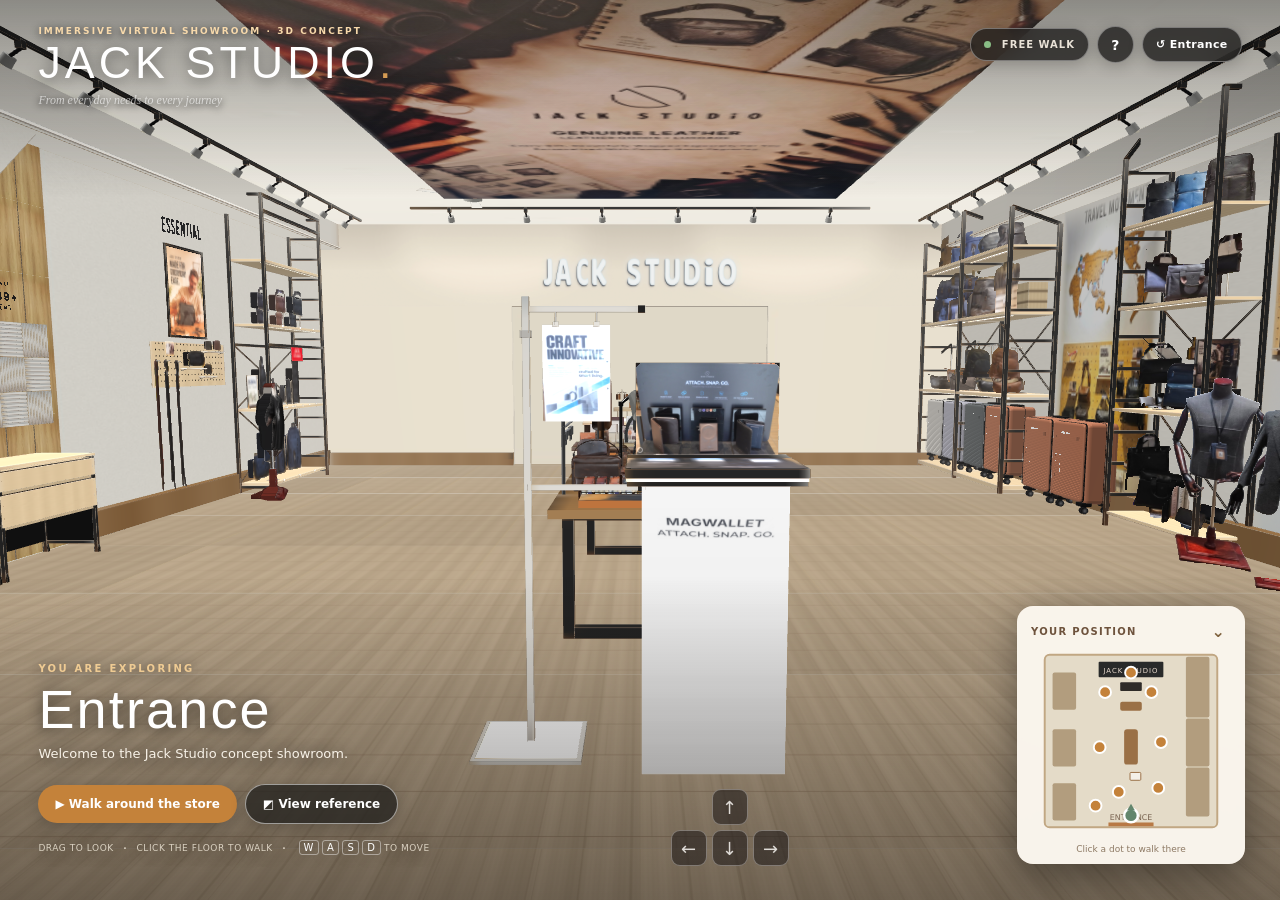
==== JackStudio_Matterport_Concept_V5/index.html @ 73bcf70a "Ceiling board: HD print straightened from the new store photo (whole board, crisp text) Co-Authored-" ====
<!doctype html>
<html lang="en">
<head>
<meta charset="utf-8"><meta name="viewport" content="width=device-width,initial-scale=1,viewport-fit=cover">
<title>Jack Studio | Immersive 3D Walkthrough Concept</title>
<link rel="stylesheet" href="style.css?v=202610311257">
</head>
<body>
<main id="experience">
  <canvas id="world" aria-label="Interactive three-dimensional showroom"></canvas>
  <div id="shade"></div>
  <div id="navspots"></div>
  <div id="aim"><span></span></div>
  <div class="topbar">
    <div class="brand"><div class="overline">IMMERSIVE VIRTUAL SHOWROOM · 3D CONCEPT</div><div class="wordmark">JACK STUDIO<span class="dot">.</span></div><div class="subtitle">From everyday needs to every journey</div></div>
    <div class="top-controls">
      <span id="status" class="status"><i></i> FREE WALK</span>
      <button id="help" class="glass icon" title="How to explore">?</button>
      <button id="restart" class="glass">↺ <span>Entrance</span></button>
    </div>
  </div>
  <section id="bottom-left">
    <div class="kicker">YOU ARE EXPLORING</div>
    <div id="areaTitle">Entrance</div>
    <div id="areaDescription">Step into the Jack Studio concept store.</div>
    <div class="action-row">
      <button id="autoTour" class="primary">▶ <span>Walk around the store</span></button>
      <button id="stopTour" class="ghost" hidden>■ Stop tour</button>
      <button id="viewPhoto" class="ghost">◩ <span>View reference</span></button>
    </div>
    <div class="hint">DRAG TO LOOK <b>·</b> CLICK THE FLOOR TO WALK <b>·</b> <kbd>W</kbd><kbd>A</kbd><kbd>S</kbd><kbd>D</kbd> TO MOVE</div>
  </section>
  <aside id="mapContainer">
    <div class="mapHeader"><span>YOUR POSITION</span><button id="mapToggle" title="Toggle map">⌄</button></div>
    <svg id="floorMap" viewBox="0 0 204 196" role="img" aria-label="Approximate showroom map and destinations">
      <rect x="14" y="10" width="176" height="176" rx="5" fill="#e4dbc8" stroke="#c1a783" stroke-width="2" />
      <rect x="22" y="28" width="24" height="38" rx="2" fill="#b29d7e"/>
      <rect x="22" y="86" width="24" height="38" rx="2" fill="#b29d7e"/>
      <rect x="22" y="141" width="24" height="38" rx="2" fill="#b29d7e"/>
      <rect x="158" y="12" width="24" height="62" rx="2" fill="#b29d7e"/>
      <rect x="158" y="75" width="24" height="49" rx="2" fill="#b29d7e"/>
      <rect x="158" y="125" width="24" height="50" rx="2" fill="#b29d7e"/>
      <rect x="95" y="86" width="14" height="36" rx="3" fill="#9a7046"/>
      <rect x="101" y="130" width="11" height="8" rx="1" fill="#f4f0e8" stroke="#9a7046"/>
      <rect x="69" y="17" width="66" height="16" rx="1" fill="#292a2a"/>
      <text x="102" y="29" fill="#ebddd1" font-size="7" text-anchor="middle" letter-spacing="1">JACK STUDIO</text>
      <path d="M79 183 H125" stroke="#b87945" stroke-width="4"/>
      <text x="102" y="179" text-anchor="middle" fill="#796451" font-size="8">ENTRANCE</text>
      <rect x="91" y="58" width="22" height="9" rx="2" fill="#9a7046"/>
      <rect x="91" y="38" width="22" height="9" rx="1" fill="#2f2b28"/>
      <g id="mapStops"></g>
      <g id="mapDot"><circle r="7" fill="#63866d" stroke="white" stroke-width="2.5"/><path id="mapPointer" d="M0 -12 L-4 -5 L4 -5Z" fill="#63866d"/></g>
    </svg>
    <div class="mapFooter">Click a dot to walk there</div>
  </aside>
  <div id="movementPad"><button data-key="w" class="pad up" aria-label="Forward">↑</button><button data-key="a" class="pad left" aria-label="Left">←</button><button data-key="s" class="pad down" aria-label="Back">↓</button><button data-key="d" class="pad right" aria-label="Right">→</button></div>
  <div id="toast" role="status"></div>
  <div id="loading"><div class="loadbox"><span>JACK STUDIO</span><div class="loadtrack"><i></i></div><small>BUILDING YOUR VIRTUAL SHOWROOM</small></div></div>
  <section id="photoModal" hidden>
    <div class="modal">
      <div class="modalTop"><div><div class="kicker">REFERENCE FROM YOUR PHOTOGRAPHS</div><h2 id="photoTitle">Urban Carry</h2></div><button id="closePhoto">✕ CLOSE</button></div>
      <img id="realPhoto" alt="Actual uploaded Jack Studio showroom photograph">
      <div class="modalBottom"><p>This is one of the original store photos. The surrounding 3D room is a reconstructed concept, not a measured 3D scan.</p><button id="returnRoom">Return to showroom →</button></div>
    </div>
  </section>
  <section id="helpModal" hidden><div class="helpbox"><button id="closeHelp">✕</button><div class="kicker">INTERACTIVE 3D CONCEPT</div><h2>Explore Jack Studio</h2><p>Unlike the previous photo-switching demos, this is a walkable 3D space. Walls, display shelves, islands and products stay in place while you move around them.</p><ul><li><b>Drag</b> to turn your head 360°.</li><li><b>Click the floor</b> to walk through the room.</li><li><b>WASD / ↑↓←→</b> to move and rotate, or use mobile arrows.</li><li><b>Walk around the store</b> to take a guided 3D circuit, without playing any video.</li><li><b>Click white floor markers or the map</b> to walk directly to a display.</li><li><b>View reference</b> to see an actual photo of the corresponding shelf.</li></ul><p class="disclaimer">Concept only: layout, scale, unsupplied angles and product geometry are estimated. Your uploaded photos are incorporated as display textures; this is not a photogrammetry scan or Matterport export.</p><button id="startFromHelp" class="primary">Explore showroom →</button></div></section>
</main>
<script src="assets/atlas-data.js?v=202610311257"></script>
<script src="assets/sprite-data.js?v=202610311257"></script>
<script src="assets/decal-data.js?v=202610311257"></script>
<script src="assets/lightbox-data.js?v=202610311257"></script>
<script src="assets/mannequin-data.js?v=202610311257"></script>
<script src="assets/gift-data.js?v=202610311257"></script>
<script src="assets/heritage-data.js?v=202610311257"></script>
<script src="assets/urban-data.js?v=202610311257"></script>
<script src="app.js?v=202610311257"></script>
</body>
</html>
---- JackStudio_Matterport_Concept_V5/style.css ----
:root{--ivory:#F4EFDC;--tan:#C4823A;--sage:#8DA68A;--espresso:#401410}*{box-sizing:border-box}html,body{margin:0;width:100%;height:100%;overflow:hidden;font-family:Inter,ui-sans-serif,system-ui,-apple-system,Segoe UI,sans-serif;background:#181713;color:#fff}button{border:0;cursor:pointer;font:inherit;color:inherit}button:focus-visible{outline:2px solid #fff;outline-offset:3px}[hidden]{display:none!important}#experience{width:100%;height:100dvh;position:relative;overflow:hidden}#world{display:block;width:100%;height:100%;touch-action:none;cursor:grab}#world.dragging{cursor:grabbing}#shade{position:absolute;inset:0;pointer-events:none;background:linear-gradient(180deg,rgba(10,10,9,.45) 0%,transparent 22%,transparent 64%,rgba(20,16,13,.48) 100%)}#navspots{display:none}.navspot{position:absolute;transform:translate(-50%,-50%);pointer-events:auto;border:2px solid #fff;background:rgba(221,176,99,.82);box-shadow:0 0 0 7px #f4efdc30,0 0 23px #0006;width:26px;height:26px;border-radius:100px;color:#401410;display:grid;place-items:center;font-weight:900;line-height:1;transition:transform .2s}.navspot:after{content:attr(data-label);position:absolute;white-space:nowrap;bottom:35px;left:50%;transform:translateX(-50%);background:#2d2925cc;border:1px solid #fff5;color:#fff;border-radius:7px;padding:7px 9px;font-weight:700;font-size:11px;pointer-events:none;opacity:0;transition:opacity .2s}.navspot:hover:after{opacity:1}.navspot:hover{transform:translate(-50%,-50%) scale(1.15)}#aim{position:absolute;left:50%;top:50%;width:6px;height:6px;margin:-3px;border:1px solid #fff9;box-shadow:0 0 10px #000;border-radius:50%;pointer-events:none;opacity:.7}.topbar{position:absolute;top:0;left:0;right:0;padding:26px clamp(18px,3vw,44px);display:flex;align-items:flex-start;justify-content:space-between;pointer-events:none;gap:12px}.topbar>*{pointer-events:auto}.overline{font-size:9px;font-weight:800;letter-spacing:.23em;color:#f7d9ab;text-shadow:0 2px 8px #000}.wordmark{font-family:Impact,'Arial Narrow',sans-serif;font-size:clamp(31px,3.5vw,45px);letter-spacing:.09em;line-height:1.2;text-shadow:0 3px 14px #0008}.dot{color:#d59b53}.subtitle{font-family:Georgia,serif;font-style:italic;font-size:12px;margin-top:3px;color:#fff9;text-shadow:0 2px 7px #000}.top-controls{display:flex;align-items:center;gap:8px}.glass,.status{background:#1e1d1bc9;border:1px solid #ffffff58;border-radius:30px;box-shadow:0 3px 15px #0003;backdrop-filter:blur(13px);padding:10px 13px;font-size:11px;font-weight:800;letter-spacing:.03em;white-space:nowrap}.glass:hover{background:#7a4c2a}.glass.icon{width:37px;height:37px;font-size:14px;padding:0}.status{color:#e9e2d7;font-size:10px;letter-spacing:.1em}.status i{display:inline-block;width:7px;height:7px;margin-right:6px;border-radius:50%;background:#89bd85}#bottom-left{position:absolute;left:clamp(18px,3vw,44px);bottom:clamp(20px,3.5vw,42px);width:min(520px,calc(100vw - 36px));pointer-events:auto;text-shadow:0 2px 15px #000a}.kicker{font-size:10px;letter-spacing:.23em;font-weight:900;color:#efcb93}#areaTitle{font-family:Impact,'Arial Narrow',sans-serif;font-size:clamp(33px,4.5vw,54px);letter-spacing:.04em;line-height:1.05;margin:7px 0}#areaDescription{font-size:13px;color:#f8f2e8;line-height:1.45;max-width:390px;min-height:22px}.action-row{display:flex;align-items:center;gap:8px;margin:17px 0 14px;flex-wrap:wrap}.primary,.ghost{padding:12px 17px;border-radius:100px;font-size:12px;font-weight:800;white-space:nowrap;box-shadow:0 4px 16px #0003}.primary{background:#C4823A;color:#fff}.primary:hover{background:#e1a252}.ghost{background:#1e1d1bbb;color:#fff;border:1px solid #ffffff85}.ghost:hover{background:#fff3;color:#fff}.hint{font-size:9px;letter-spacing:.06em;color:#f6efdfcc;line-height:2}.hint b{padding:0 6px}.hint kbd{font-family:inherit;margin-left:3px;padding:1px 4px;font-size:10px;border:1px solid #ffffff70;border-radius:3px;color:#fff}#mapContainer{position:absolute;right:clamp(15px,3vw,35px);bottom:clamp(20px,3.5vw,36px);border-radius:16px;background:#fbf6eefa;color:#4b3929;box-shadow:0 10px 40px #0006;width:228px;padding:15px 14px 10px;backdrop-filter:blur(10px)}.mapHeader{display:flex;justify-content:space-between;align-items:center;color:#6e533d;font-size:10px;font-weight:800;letter-spacing:.13em}.mapHeader button{font-size:16px;color:#7f613d;background:none}.mapFooter{text-align:center;font-size:9px;color:#8e7a65;padding-top:4px}#floorMap{display:block;width:100%;max-height:259px;margin:3px auto}.map-stop{cursor:pointer}.map-stop circle{fill:#c4823a;stroke:#fff;stroke-width:2}.map-stop:hover circle{fill:#401410}.map-stop text{font-size:7px;fill:#3e2f22;font-weight:800}.map-stop:focus{outline:none}#movementPad{position:absolute;bottom:34px;left:57%;transform:translateX(-50%);display:grid;grid-template-columns:repeat(3,36px);grid-template-rows:repeat(2,36px);gap:5px;opacity:.75}#movementPad button{background:#211d1bc9;border:1px solid #fff6;border-radius:9px;font-size:18px;touch-action:none}#movementPad button:active{background:#C4823A}#movementPad .up{grid-column:2;grid-row:1}#movementPad .left{grid-column:1;grid-row:2}#movementPad .down{grid-column:2;grid-row:2}#movementPad .right{grid-column:3;grid-row:2}#toast{position:absolute;top:120px;left:50%;transform:translateX(-50%);pointer-events:none;background:#1f1b19d9;border:1px solid #fff3;border-radius:30px;color:#fff;padding:9px 14px;font-size:12px;opacity:0;transition:opacity .25s;white-space:nowrap}#toast.show{opacity:1}#loading{position:absolute;inset:0;display:grid;place-items:center;background:#28241e;z-index:50}.loadbox{text-align:center}.loadbox span{font:42px Impact,'Arial Narrow',sans-serif;letter-spacing:.14em;color:#f4efdc}.loadbox small{display:block;margin-top:16px;color:#d1b99a;font-weight:800;font-size:9px;letter-spacing:.18em}.loadtrack{width:270px;height:3px;margin:15px auto 0;background:#ffffff25}.loadtrack i{display:block;width:30%;height:100%;background:#c4823a;animation:loading 1.8s linear infinite}@keyframes loading{to{transform:translateX(220px)}}#photoModal,#helpModal{position:absolute;z-index:30;inset:0;background:#141313e8;backdrop-filter:blur(12px);padding:20px;display:grid;place-items:center}.modal{width:min(1060px,100%);max-height:92vh;background:#f4efe6;color:#33291e;border-radius:18px;overflow:hidden;display:flex;flex-direction:column}.modalTop,.modalBottom{display:flex;align-items:center;justify-content:space-between;gap:20px;padding:16px 22px}.modalTop{border-bottom:1px solid #ddd3c4}.modalTop .kicker{color:#aa6e2f}.modalTop h2{margin:6px 0 0;font:32px Impact,Arial,sans-serif;letter-spacing:.05em}.modalTop button,.modalBottom button{background:#3f2c1b;border-radius:30px;padding:10px 14px;font-size:11px;font-weight:800;white-space:nowrap}.modal #realPhoto{display:block;width:100%;height:auto;max-height:68vh;object-fit:contain;background:#181818}.modalBottom p{font-size:11px;line-height:1.5;color:#766a5d;margin:0}.helpbox{max-width:580px;background:#faf4e8;color:#352b23;border-radius:19px;padding:36px;position:relative;box-shadow:0 20px 80px #0008}.helpbox h2{font:42px Impact,sans-serif;margin:10px 0}.helpbox p,.helpbox li{font-size:13px;line-height:1.7;color:#665b4e}.helpbox ul{padding-left:19px}.helpbox .kicker{color:#bf8545}.helpbox .disclaimer{padding:12px;background:#eee4d3;border-radius:7px;font-size:12px}.helpbox #closeHelp{position:absolute;right:20px;top:18px;background:none;color:#3d3329;font-size:18px}.helpbox .primary{margin-top:9px}@media(max-width:900px){#movementPad{left:50%;bottom:134px}#mapContainer{width:175px;bottom:20px;right:13px;padding:8px}#bottom-left{bottom:19px;width:calc(100% - 215px)}.hint{display:none}.status{display:none}.action-row{margin:9px 0 3px}.primary,.ghost{padding:10px 12px;font-size:11px}}@media(max-width:600px){.topbar{padding:17px}.top-controls{gap:4px}.glass{padding:10px;font-size:10px}.glass span{display:none}.overline{font-size:8px;letter-spacing:.12em}.wordmark{font-size:30px}.subtitle{font-size:10px}#bottom-left{left:16px;bottom:17px;width:calc(100% - 34px);padding-right:143px}#areaTitle{font-size:29px}#areaDescription{font-size:11px}.action-row{gap:6px;max-width:200px}.action-row button{font-size:10px;padding:9px 11px}#mapContainer{width:132px;bottom:17px;right:9px;border-radius:10px;padding:8px}#floorMap{max-height:190px}.mapHeader{font-size:8px}.mapFooter{font-size:8px}#movementPad{bottom:118px;left:47%;transform:translateX(-50%) scale(.86)}.modalTop,.modalBottom{padding:12px}.modalTop h2{font-size:24px}.modalBottom{display:block}.modalBottom button{margin-top:10px}.helpbox{padding:25px;max-height:88vh;overflow:auto}}@media(max-height:610px){#mapContainer{width:140px}#floorMap{max-height:150px}#movementPad{display:grid;bottom:14px;transform:translateX(-50%) scale(.82);transform-origin:50% 100%}.subtitle{display:none}}
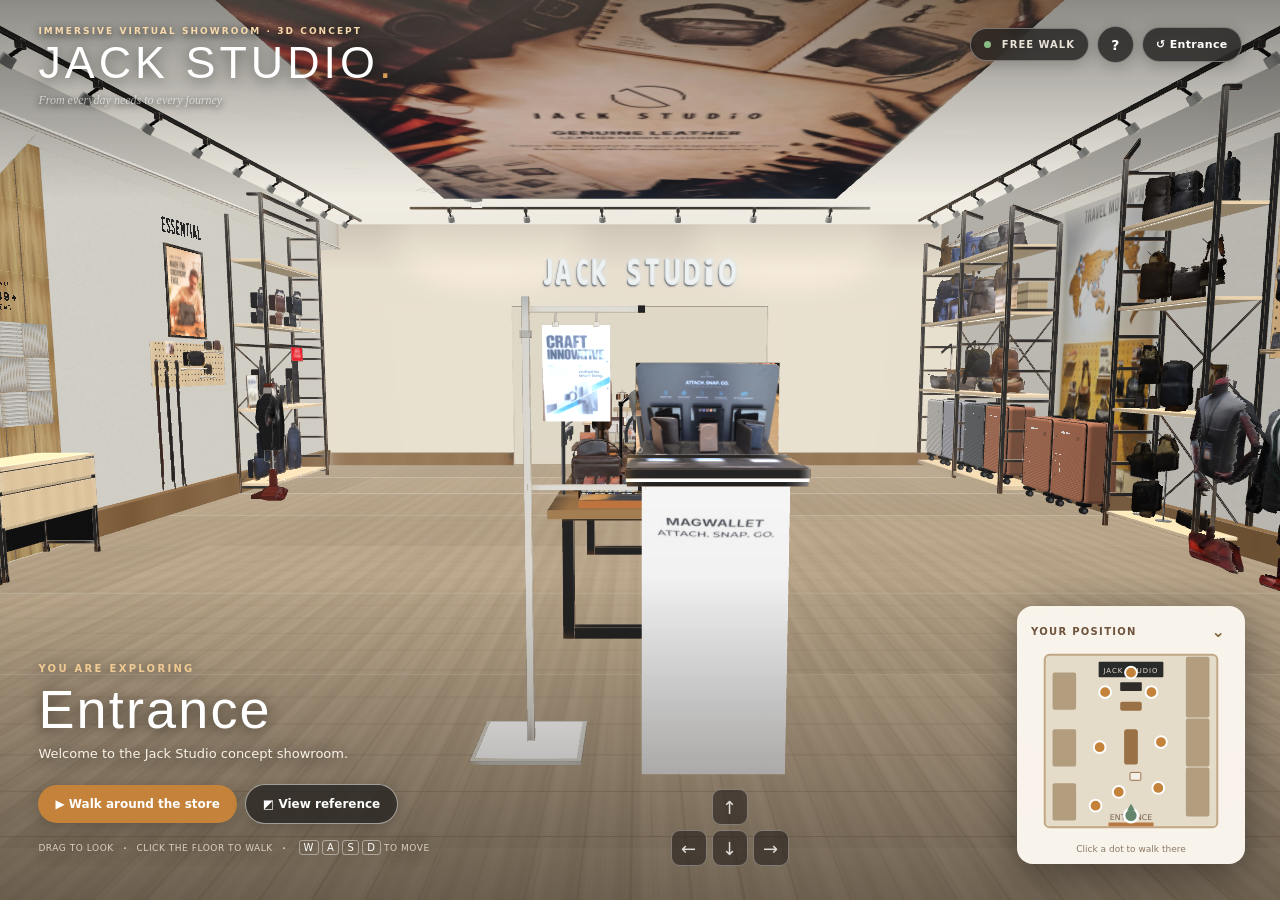
==== commit 7ce347cd: "PROFESSIONAL zone rebuilt in 3D from the new store photos: real pegboards, shelves/dowels, belts, ch" ====
--- a/JackStudio_Matterport_Concept_V5/index.html
+++ b/JackStudio_Matterport_Concept_V5/index.html
@@ -3,7 +3,7 @@
 <head>
 <meta charset="utf-8"><meta name="viewport" content="width=device-width,initial-scale=1,viewport-fit=cover">
 <title>Jack Studio | Immersive 3D Walkthrough Concept</title>
-<link rel="stylesheet" href="style.css?v=202610311257">
+<link rel="stylesheet" href="style.css?v=202610311329">
 </head>
 <body>
 <main id="experience">
@@ -65,14 +65,15 @@
   </section>
   <section id="helpModal" hidden><div class="helpbox"><button id="closeHelp">✕</button><div class="kicker">INTERACTIVE 3D CONCEPT</div><h2>Explore Jack Studio</h2><p>Unlike the previous photo-switching demos, this is a walkable 3D space. Walls, display shelves, islands and products stay in place while you move around them.</p><ul><li><b>Drag</b> to turn your head 360°.</li><li><b>Click the floor</b> to walk through the room.</li><li><b>WASD / ↑↓←→</b> to move and rotate, or use mobile arrows.</li><li><b>Walk around the store</b> to take a guided 3D circuit, without playing any video.</li><li><b>Click white floor markers or the map</b> to walk directly to a display.</li><li><b>View reference</b> to see an actual photo of the corresponding shelf.</li></ul><p class="disclaimer">Concept only: layout, scale, unsupplied angles and product geometry are estimated. Your uploaded photos are incorporated as display textures; this is not a photogrammetry scan or Matterport export.</p><button id="startFromHelp" class="primary">Explore showroom →</button></div></section>
 </main>
-<script src="assets/atlas-data.js?v=202610311257"></script>
-<script src="assets/sprite-data.js?v=202610311257"></script>
-<script src="assets/decal-data.js?v=202610311257"></script>
-<script src="assets/lightbox-data.js?v=202610311257"></script>
-<script src="assets/mannequin-data.js?v=202610311257"></script>
-<script src="assets/gift-data.js?v=202610311257"></script>
-<script src="assets/heritage-data.js?v=202610311257"></script>
-<script src="assets/urban-data.js?v=202610311257"></script>
-<script src="app.js?v=202610311257"></script>
+<script src="assets/atlas-data.js?v=202610311329"></script>
+<script src="assets/sprite-data.js?v=202610311329"></script>
+<script src="assets/decal-data.js?v=202610311329"></script>
+<script src="assets/lightbox-data.js?v=202610311329"></script>
+<script src="assets/mannequin-data.js?v=202610311329"></script>
+<script src="assets/gift-data.js?v=202610311329"></script>
+<script src="assets/heritage-data.js?v=202610311329"></script>
+<script src="assets/urban-data.js?v=202610311329"></script>
+<script src="assets/pro-data.js?v=202610311329"></script>
+<script src="app.js?v=202610311329"></script>
 </body>
 </html>
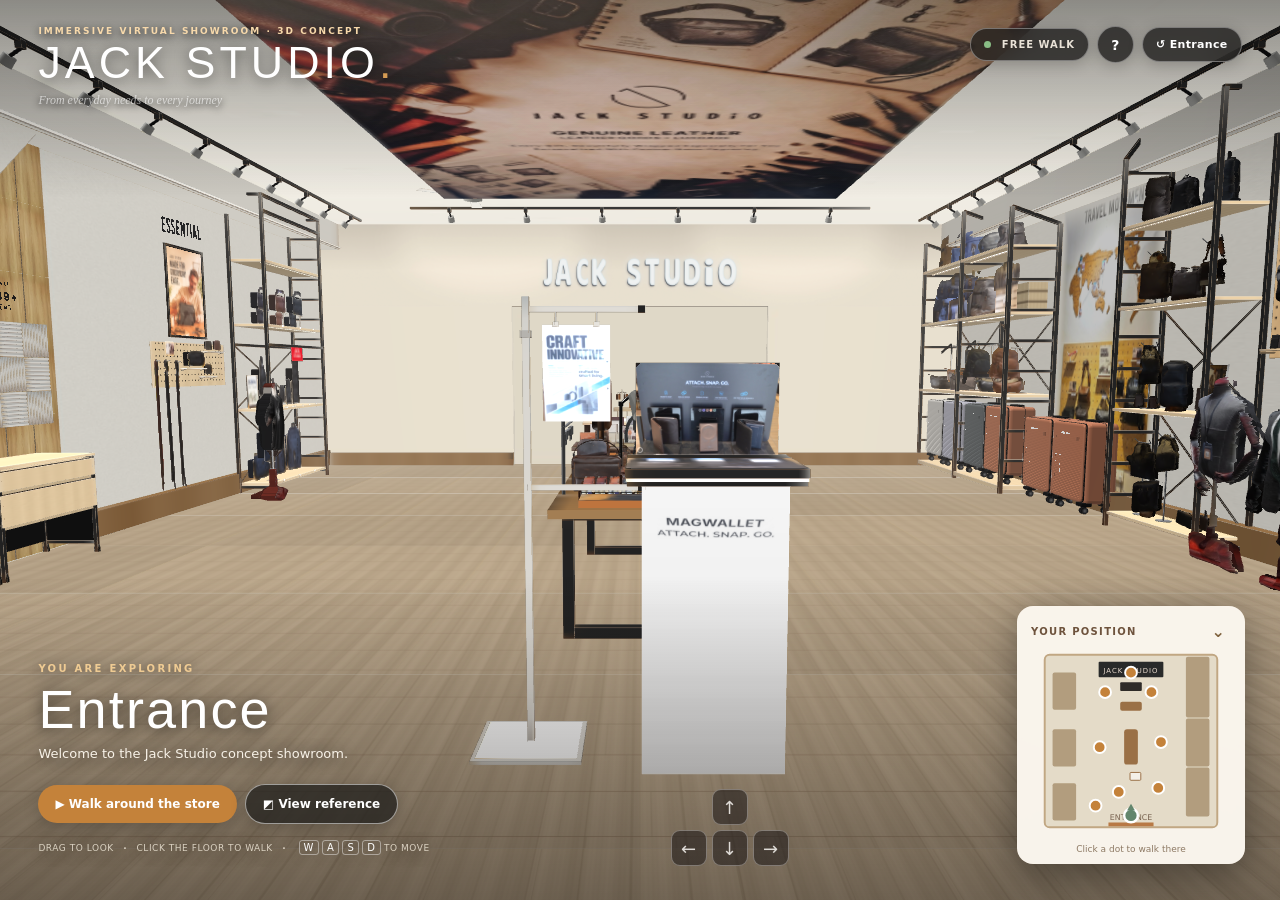
==== commit b74c332e: "PROFESSIONAL: HD card holders (JWB30853, 8 colours) and backpack (BAB50501) from the Drive product p" ====
--- a/JackStudio_Matterport_Concept_V5/index.html
+++ b/JackStudio_Matterport_Concept_V5/index.html
@@ -3,7 +3,7 @@
 <head>
 <meta charset="utf-8"><meta name="viewport" content="width=device-width,initial-scale=1,viewport-fit=cover">
 <title>Jack Studio | Immersive 3D Walkthrough Concept</title>
-<link rel="stylesheet" href="style.css?v=202610311329">
+<link rel="stylesheet" href="style.css?v=202610311346">
 </head>
 <body>
 <main id="experience">
@@ -65,15 +65,15 @@
   </section>
   <section id="helpModal" hidden><div class="helpbox"><button id="closeHelp">✕</button><div class="kicker">INTERACTIVE 3D CONCEPT</div><h2>Explore Jack Studio</h2><p>Unlike the previous photo-switching demos, this is a walkable 3D space. Walls, display shelves, islands and products stay in place while you move around them.</p><ul><li><b>Drag</b> to turn your head 360°.</li><li><b>Click the floor</b> to walk through the room.</li><li><b>WASD / ↑↓←→</b> to move and rotate, or use mobile arrows.</li><li><b>Walk around the store</b> to take a guided 3D circuit, without playing any video.</li><li><b>Click white floor markers or the map</b> to walk directly to a display.</li><li><b>View reference</b> to see an actual photo of the corresponding shelf.</li></ul><p class="disclaimer">Concept only: layout, scale, unsupplied angles and product geometry are estimated. Your uploaded photos are incorporated as display textures; this is not a photogrammetry scan or Matterport export.</p><button id="startFromHelp" class="primary">Explore showroom →</button></div></section>
 </main>
-<script src="assets/atlas-data.js?v=202610311329"></script>
-<script src="assets/sprite-data.js?v=202610311329"></script>
-<script src="assets/decal-data.js?v=202610311329"></script>
-<script src="assets/lightbox-data.js?v=202610311329"></script>
-<script src="assets/mannequin-data.js?v=202610311329"></script>
-<script src="assets/gift-data.js?v=202610311329"></script>
-<script src="assets/heritage-data.js?v=202610311329"></script>
-<script src="assets/urban-data.js?v=202610311329"></script>
-<script src="assets/pro-data.js?v=202610311329"></script>
-<script src="app.js?v=202610311329"></script>
+<script src="assets/atlas-data.js?v=202610311346"></script>
+<script src="assets/sprite-data.js?v=202610311346"></script>
+<script src="assets/decal-data.js?v=202610311346"></script>
+<script src="assets/lightbox-data.js?v=202610311346"></script>
+<script src="assets/mannequin-data.js?v=202610311346"></script>
+<script src="assets/gift-data.js?v=202610311346"></script>
+<script src="assets/heritage-data.js?v=202610311346"></script>
+<script src="assets/urban-data.js?v=202610311346"></script>
+<script src="assets/pro-data.js?v=202610311346"></script>
+<script src="app.js?v=202610311346"></script>
 </body>
 </html>
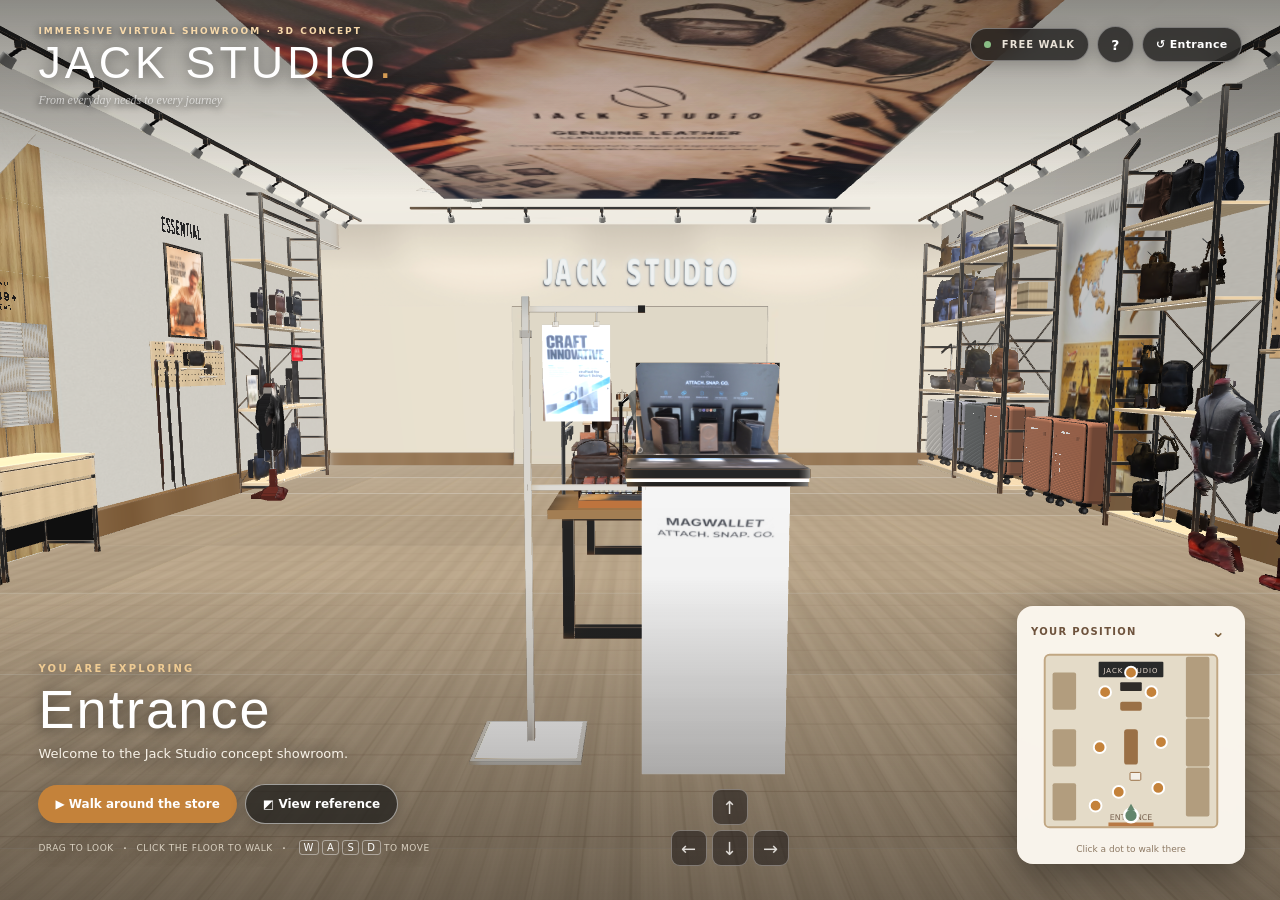
==== commit f5177b6b: "PROFESSIONAL shelf: three HD backpacks at real size, wall patches removed from cut-outs, smoother ma" ====
--- a/JackStudio_Matterport_Concept_V5/index.html
+++ b/JackStudio_Matterport_Concept_V5/index.html
@@ -3,7 +3,7 @@
 <head>
 <meta charset="utf-8"><meta name="viewport" content="width=device-width,initial-scale=1,viewport-fit=cover">
 <title>Jack Studio | Immersive 3D Walkthrough Concept</title>
-<link rel="stylesheet" href="style.css?v=202610311346">
+<link rel="stylesheet" href="style.css?v=202610311407">
 </head>
 <body>
 <main id="experience">
@@ -65,15 +65,15 @@
   </section>
   <section id="helpModal" hidden><div class="helpbox"><button id="closeHelp">✕</button><div class="kicker">INTERACTIVE 3D CONCEPT</div><h2>Explore Jack Studio</h2><p>Unlike the previous photo-switching demos, this is a walkable 3D space. Walls, display shelves, islands and products stay in place while you move around them.</p><ul><li><b>Drag</b> to turn your head 360°.</li><li><b>Click the floor</b> to walk through the room.</li><li><b>WASD / ↑↓←→</b> to move and rotate, or use mobile arrows.</li><li><b>Walk around the store</b> to take a guided 3D circuit, without playing any video.</li><li><b>Click white floor markers or the map</b> to walk directly to a display.</li><li><b>View reference</b> to see an actual photo of the corresponding shelf.</li></ul><p class="disclaimer">Concept only: layout, scale, unsupplied angles and product geometry are estimated. Your uploaded photos are incorporated as display textures; this is not a photogrammetry scan or Matterport export.</p><button id="startFromHelp" class="primary">Explore showroom →</button></div></section>
 </main>
-<script src="assets/atlas-data.js?v=202610311346"></script>
-<script src="assets/sprite-data.js?v=202610311346"></script>
-<script src="assets/decal-data.js?v=202610311346"></script>
-<script src="assets/lightbox-data.js?v=202610311346"></script>
-<script src="assets/mannequin-data.js?v=202610311346"></script>
-<script src="assets/gift-data.js?v=202610311346"></script>
-<script src="assets/heritage-data.js?v=202610311346"></script>
-<script src="assets/urban-data.js?v=202610311346"></script>
-<script src="assets/pro-data.js?v=202610311346"></script>
-<script src="app.js?v=202610311346"></script>
+<script src="assets/atlas-data.js?v=202610311407"></script>
+<script src="assets/sprite-data.js?v=202610311407"></script>
+<script src="assets/decal-data.js?v=202610311407"></script>
+<script src="assets/lightbox-data.js?v=202610311407"></script>
+<script src="assets/mannequin-data.js?v=202610311407"></script>
+<script src="assets/gift-data.js?v=202610311407"></script>
+<script src="assets/heritage-data.js?v=202610311407"></script>
+<script src="assets/urban-data.js?v=202610311407"></script>
+<script src="assets/pro-data.js?v=202610311407"></script>
+<script src="app.js?v=202610311407"></script>
 </body>
 </html>
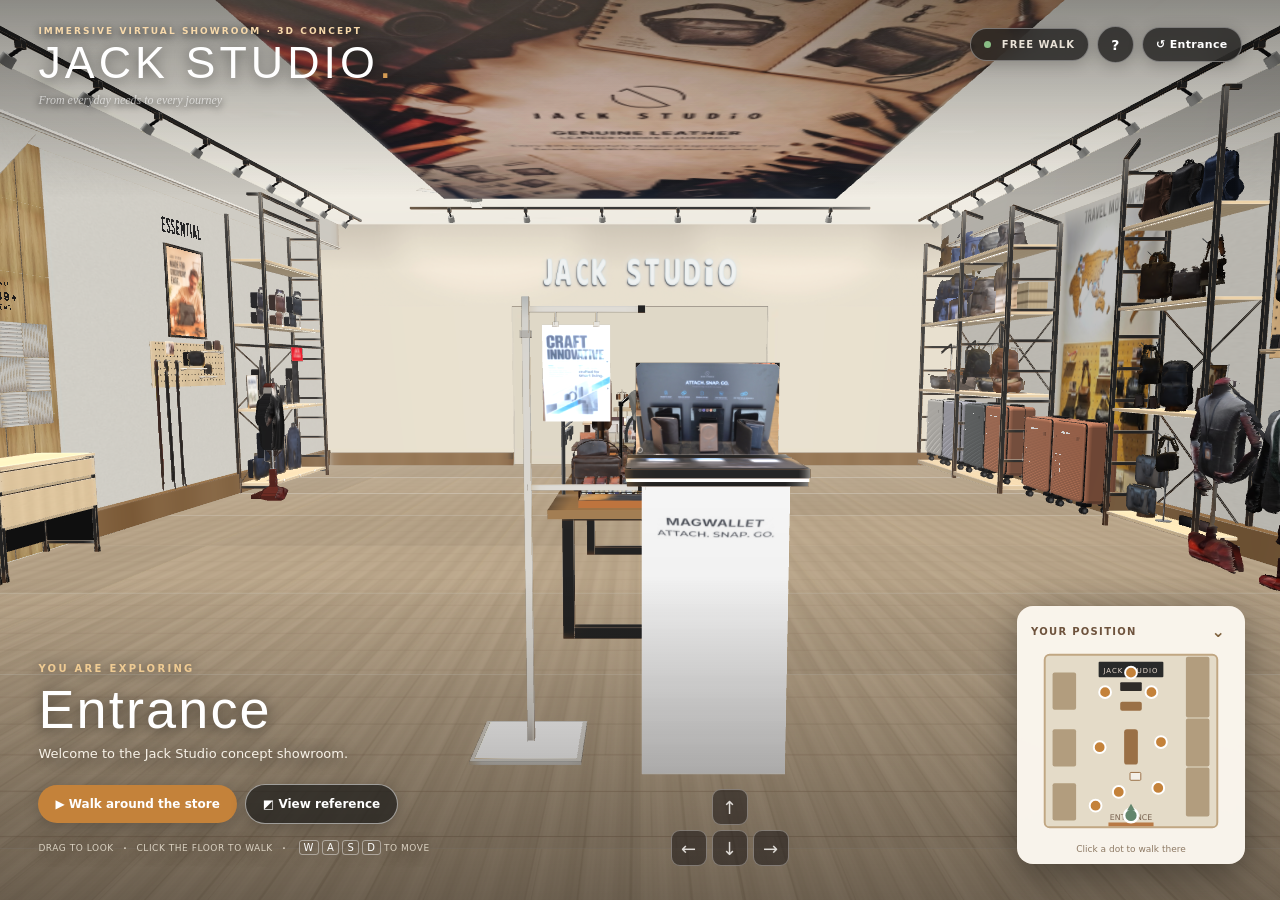
==== commit 973f857c: "Professional shelf bottom: rebuild BAB50506/50507 briefcases and JWC50354 long wallets from product " ====
--- a/JackStudio_Matterport_Concept_V5/index.html
+++ b/JackStudio_Matterport_Concept_V5/index.html
@@ -73,7 +73,7 @@
 <script src="assets/gift-data.js?v=202610311407"></script>
 <script src="assets/heritage-data.js?v=202610311407"></script>
 <script src="assets/urban-data.js?v=202610311407"></script>
-<script src="assets/pro-data.js?v=202610311407"></script>
+<script src="assets/pro-data.js?v=202610311530"></script>
 <script src="app.js?v=202610311407"></script>
 </body>
 </html>
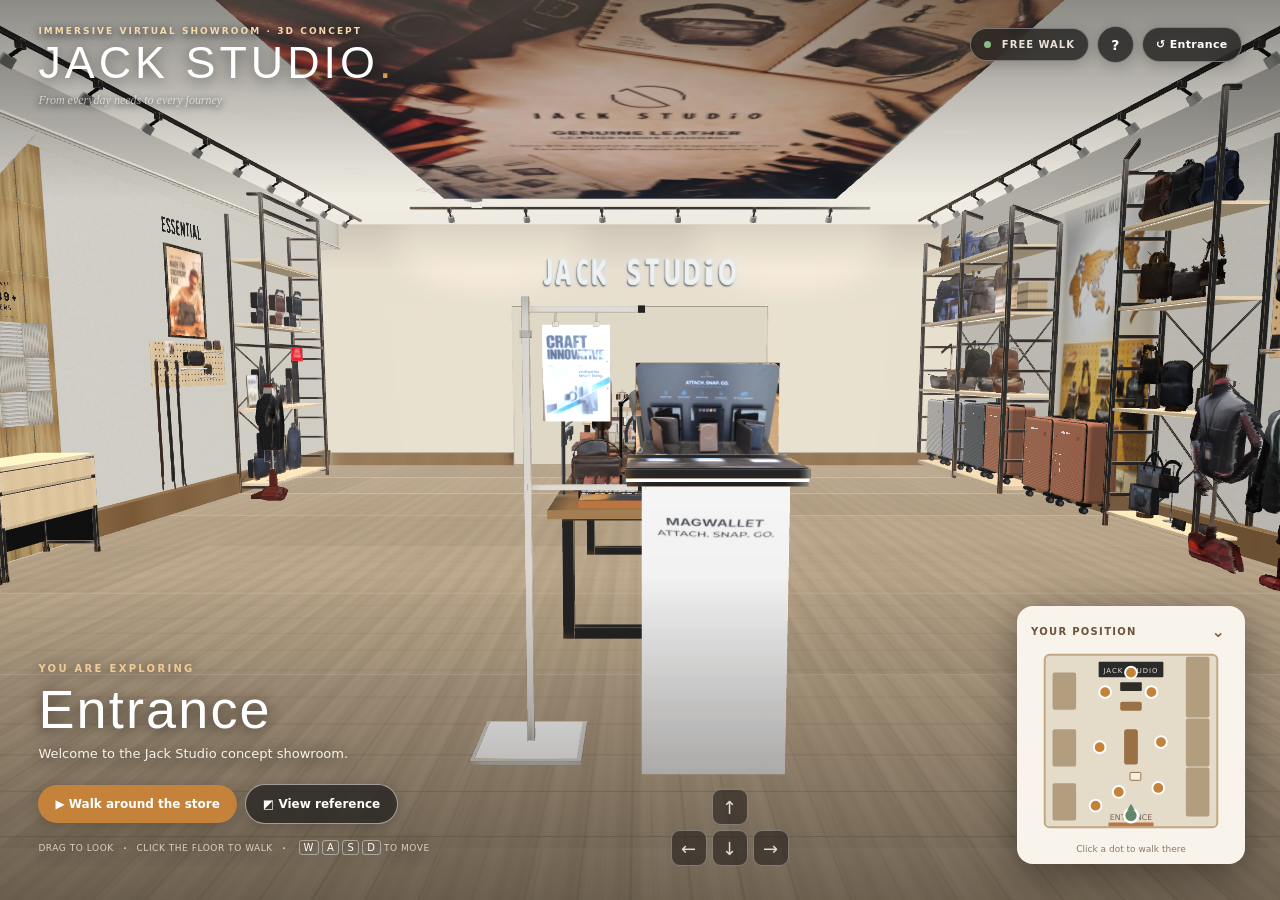
==== commit 8748e446: "Professional bottom level: lay out as in the store photo, solid models, smooth edges BAB50506 hangs " ====
--- a/JackStudio_Matterport_Concept_V5/index.html
+++ b/JackStudio_Matterport_Concept_V5/index.html
@@ -73,7 +73,7 @@
 <script src="assets/gift-data.js?v=202610311407"></script>
 <script src="assets/heritage-data.js?v=202610311407"></script>
 <script src="assets/urban-data.js?v=202610311407"></script>
-<script src="assets/pro-data.js?v=202610311530"></script>
-<script src="app.js?v=202610311407"></script>
+<script src="assets/pro-data.js?v=202610312030"></script>
+<script src="app.js?v=202610312030"></script>
 </body>
 </html>
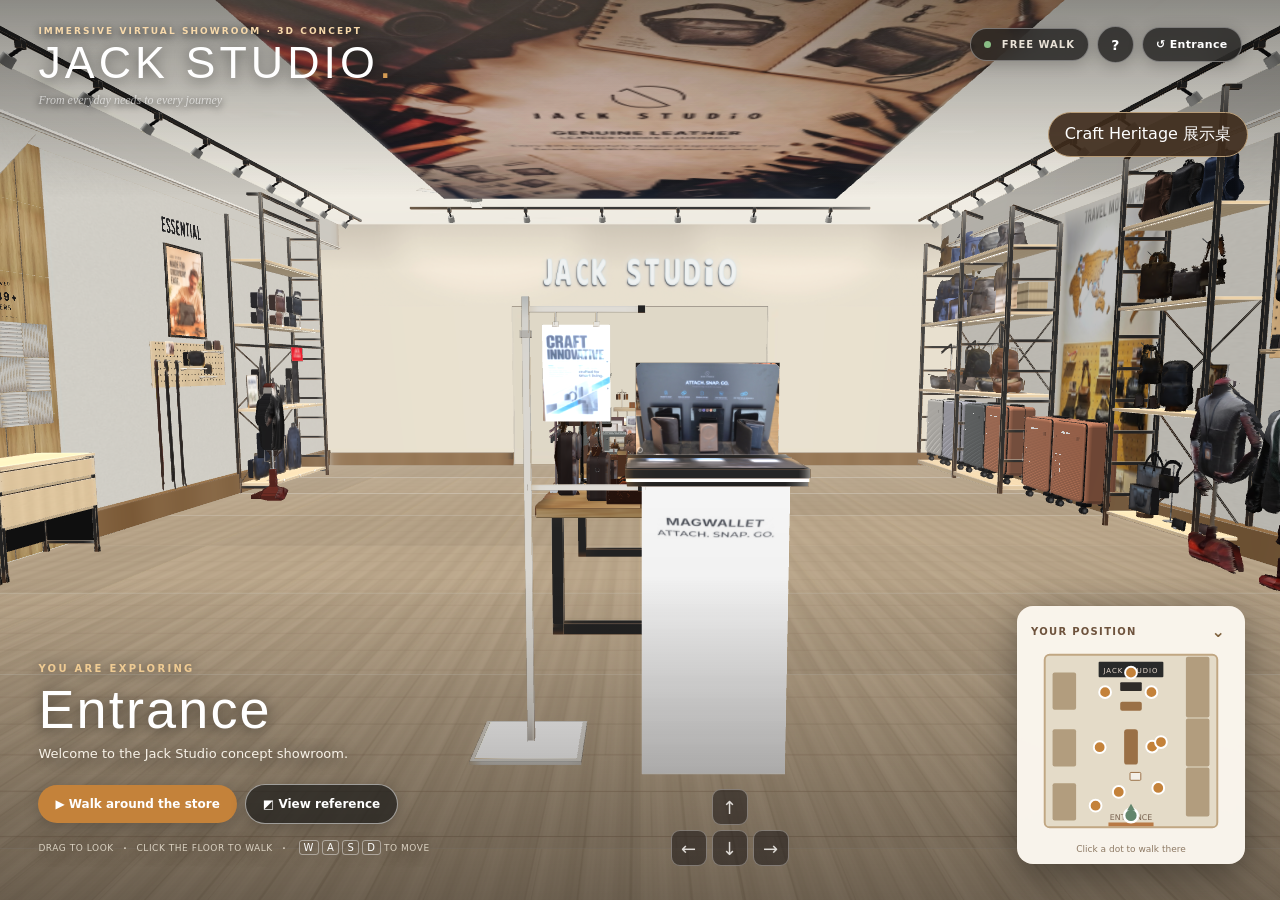
==== commit 00e75f54: "Craft Heritage: swap in the V4 table rebuilt from the close-up store photos Only the Craft Heritage " ====
--- a/JackStudio_Matterport_Concept_V5/index.html
+++ b/JackStudio_Matterport_Concept_V5/index.html
@@ -3,7 +3,7 @@
 <head>
 <meta charset="utf-8"><meta name="viewport" content="width=device-width,initial-scale=1,viewport-fit=cover">
 <title>Jack Studio | Immersive 3D Walkthrough Concept</title>
-<link rel="stylesheet" href="style.css?v=202610311407">
+<link rel="stylesheet" href="style.css?v=202611021700">
 </head>
 <body>
 <main id="experience">
@@ -53,7 +53,7 @@
     </svg>
     <div class="mapFooter">Click a dot to walk there</div>
   </aside>
-  <div id="movementPad"><button data-key="w" class="pad up" aria-label="Forward">↑</button><button data-key="a" class="pad left" aria-label="Left">←</button><button data-key="s" class="pad down" aria-label="Back">↓</button><button data-key="d" class="pad right" aria-label="Right">→</button></div>
+  <nav id="craftViews" hidden aria-label="Craft Heritage views"><button data-craft-view="front">正面</button><button data-craft-view="back">背面</button><button data-craft-view="left">左侧</button><button data-craft-view="right">右侧</button></nav><button id="focusCraft">Craft Heritage 展示桌</button><div id="movementPad"><button data-key="w" class="pad up" aria-label="Forward">↑</button><button data-key="a" class="pad left" aria-label="Left">←</button><button data-key="s" class="pad down" aria-label="Back">↓</button><button data-key="d" class="pad right" aria-label="Right">→</button></div>
   <div id="toast" role="status"></div>
   <div id="loading"><div class="loadbox"><span>JACK STUDIO</span><div class="loadtrack"><i></i></div><small>BUILDING YOUR VIRTUAL SHOWROOM</small></div></div>
   <section id="photoModal" hidden>
@@ -71,9 +71,9 @@
 <script src="assets/lightbox-data.js?v=202610311407"></script>
 <script src="assets/mannequin-data.js?v=202610311407"></script>
 <script src="assets/gift-data.js?v=202610311407"></script>
-<script src="assets/heritage-data.js?v=202610311407"></script>
+<script src="assets/heritage-data.js?v=202611021700"></script>
 <script src="assets/urban-data.js?v=202610311407"></script>
 <script src="assets/pro-data.js?v=202610312030"></script>
-<script src="app.js?v=202610312030"></script>
+<script src="app.js?v=202611021700"></script>
 </body>
 </html>
--- a/JackStudio_Matterport_Concept_V5/style.css
+++ b/JackStudio_Matterport_Concept_V5/style.css
@@ -1 +1,3 @@
 :root{--ivory:#F4EFDC;--tan:#C4823A;--sage:#8DA68A;--espresso:#401410}*{box-sizing:border-box}html,body{margin:0;width:100%;height:100%;overflow:hidden;font-family:Inter,ui-sans-serif,system-ui,-apple-system,Segoe UI,sans-serif;background:#181713;color:#fff}button{border:0;cursor:pointer;font:inherit;color:inherit}button:focus-visible{outline:2px solid #fff;outline-offset:3px}[hidden]{display:none!important}#experience{width:100%;height:100dvh;position:relative;overflow:hidden}#world{display:block;width:100%;height:100%;touch-action:none;cursor:grab}#world.dragging{cursor:grabbing}#shade{position:absolute;inset:0;pointer-events:none;background:linear-gradient(180deg,rgba(10,10,9,.45) 0%,transparent 22%,transparent 64%,rgba(20,16,13,.48) 100%)}#navspots{display:none}.navspot{position:absolute;transform:translate(-50%,-50%);pointer-events:auto;border:2px solid #fff;background:rgba(221,176,99,.82);box-shadow:0 0 0 7px #f4efdc30,0 0 23px #0006;width:26px;height:26px;border-radius:100px;color:#401410;display:grid;place-items:center;font-weight:900;line-height:1;transition:transform .2s}.navspot:after{content:attr(data-label);position:absolute;white-space:nowrap;bottom:35px;left:50%;transform:translateX(-50%);background:#2d2925cc;border:1px solid #fff5;color:#fff;border-radius:7px;padding:7px 9px;font-weight:700;font-size:11px;pointer-events:none;opacity:0;transition:opacity .2s}.navspot:hover:after{opacity:1}.navspot:hover{transform:translate(-50%,-50%) scale(1.15)}#aim{position:absolute;left:50%;top:50%;width:6px;height:6px;margin:-3px;border:1px solid #fff9;box-shadow:0 0 10px #000;border-radius:50%;pointer-events:none;opacity:.7}.topbar{position:absolute;top:0;left:0;right:0;padding:26px clamp(18px,3vw,44px);display:flex;align-items:flex-start;justify-content:space-between;pointer-events:none;gap:12px}.topbar>*{pointer-events:auto}.overline{font-size:9px;font-weight:800;letter-spacing:.23em;color:#f7d9ab;text-shadow:0 2px 8px #000}.wordmark{font-family:Impact,'Arial Narrow',sans-serif;font-size:clamp(31px,3.5vw,45px);letter-spacing:.09em;line-height:1.2;text-shadow:0 3px 14px #0008}.dot{color:#d59b53}.subtitle{font-family:Georgia,serif;font-style:italic;font-size:12px;margin-top:3px;color:#fff9;text-shadow:0 2px 7px #000}.top-controls{display:flex;align-items:center;gap:8px}.glass,.status{background:#1e1d1bc9;border:1px solid #ffffff58;border-radius:30px;box-shadow:0 3px 15px #0003;backdrop-filter:blur(13px);padding:10px 13px;font-size:11px;font-weight:800;letter-spacing:.03em;white-space:nowrap}.glass:hover{background:#7a4c2a}.glass.icon{width:37px;height:37px;font-size:14px;padding:0}.status{color:#e9e2d7;font-size:10px;letter-spacing:.1em}.status i{display:inline-block;width:7px;height:7px;margin-right:6px;border-radius:50%;background:#89bd85}#bottom-left{position:absolute;left:clamp(18px,3vw,44px);bottom:clamp(20px,3.5vw,42px);width:min(520px,calc(100vw - 36px));pointer-events:auto;text-shadow:0 2px 15px #000a}.kicker{font-size:10px;letter-spacing:.23em;font-weight:900;color:#efcb93}#areaTitle{font-family:Impact,'Arial Narrow',sans-serif;font-size:clamp(33px,4.5vw,54px);letter-spacing:.04em;line-height:1.05;margin:7px 0}#areaDescription{font-size:13px;color:#f8f2e8;line-height:1.45;max-width:390px;min-height:22px}.action-row{display:flex;align-items:center;gap:8px;margin:17px 0 14px;flex-wrap:wrap}.primary,.ghost{padding:12px 17px;border-radius:100px;font-size:12px;font-weight:800;white-space:nowrap;box-shadow:0 4px 16px #0003}.primary{background:#C4823A;color:#fff}.primary:hover{background:#e1a252}.ghost{background:#1e1d1bbb;color:#fff;border:1px solid #ffffff85}.ghost:hover{background:#fff3;color:#fff}.hint{font-size:9px;letter-spacing:.06em;color:#f6efdfcc;line-height:2}.hint b{padding:0 6px}.hint kbd{font-family:inherit;margin-left:3px;padding:1px 4px;font-size:10px;border:1px solid #ffffff70;border-radius:3px;color:#fff}#mapContainer{position:absolute;right:clamp(15px,3vw,35px);bottom:clamp(20px,3.5vw,36px);border-radius:16px;background:#fbf6eefa;color:#4b3929;box-shadow:0 10px 40px #0006;width:228px;padding:15px 14px 10px;backdrop-filter:blur(10px)}.mapHeader{display:flex;justify-content:space-between;align-items:center;color:#6e533d;font-size:10px;font-weight:800;letter-spacing:.13em}.mapHeader button{font-size:16px;color:#7f613d;background:none}.mapFooter{text-align:center;font-size:9px;color:#8e7a65;padding-top:4px}#floorMap{display:block;width:100%;max-height:259px;margin:3px auto}.map-stop{cursor:pointer}.map-stop circle{fill:#c4823a;stroke:#fff;stroke-width:2}.map-stop:hover circle{fill:#401410}.map-stop text{font-size:7px;fill:#3e2f22;font-weight:800}.map-stop:focus{outline:none}#movementPad{position:absolute;bottom:34px;left:57%;transform:translateX(-50%);display:grid;grid-template-columns:repeat(3,36px);grid-template-rows:repeat(2,36px);gap:5px;opacity:.75}#movementPad button{background:#211d1bc9;border:1px solid #fff6;border-radius:9px;font-size:18px;touch-action:none}#movementPad button:active{background:#C4823A}#movementPad .up{grid-column:2;grid-row:1}#movementPad .left{grid-column:1;grid-row:2}#movementPad .down{grid-column:2;grid-row:2}#movementPad .right{grid-column:3;grid-row:2}#toast{position:absolute;top:120px;left:50%;transform:translateX(-50%);pointer-events:none;background:#1f1b19d9;border:1px solid #fff3;border-radius:30px;color:#fff;padding:9px 14px;font-size:12px;opacity:0;transition:opacity .25s;white-space:nowrap}#toast.show{opacity:1}#loading{position:absolute;inset:0;display:grid;place-items:center;background:#28241e;z-index:50}.loadbox{text-align:center}.loadbox span{font:42px Impact,'Arial Narrow',sans-serif;letter-spacing:.14em;color:#f4efdc}.loadbox small{display:block;margin-top:16px;color:#d1b99a;font-weight:800;font-size:9px;letter-spacing:.18em}.loadtrack{width:270px;height:3px;margin:15px auto 0;background:#ffffff25}.loadtrack i{display:block;width:30%;height:100%;background:#c4823a;animation:loading 1.8s linear infinite}@keyframes loading{to{transform:translateX(220px)}}#photoModal,#helpModal{position:absolute;z-index:30;inset:0;background:#141313e8;backdrop-filter:blur(12px);padding:20px;display:grid;place-items:center}.modal{width:min(1060px,100%);max-height:92vh;background:#f4efe6;color:#33291e;border-radius:18px;overflow:hidden;display:flex;flex-direction:column}.modalTop,.modalBottom{display:flex;align-items:center;justify-content:space-between;gap:20px;padding:16px 22px}.modalTop{border-bottom:1px solid #ddd3c4}.modalTop .kicker{color:#aa6e2f}.modalTop h2{margin:6px 0 0;font:32px Impact,Arial,sans-serif;letter-spacing:.05em}.modalTop button,.modalBottom button{background:#3f2c1b;border-radius:30px;padding:10px 14px;font-size:11px;font-weight:800;white-space:nowrap}.modal #realPhoto{display:block;width:100%;height:auto;max-height:68vh;object-fit:contain;background:#181818}.modalBottom p{font-size:11px;line-height:1.5;color:#766a5d;margin:0}.helpbox{max-width:580px;background:#faf4e8;color:#352b23;border-radius:19px;padding:36px;position:relative;box-shadow:0 20px 80px #0008}.helpbox h2{font:42px Impact,sans-serif;margin:10px 0}.helpbox p,.helpbox li{font-size:13px;line-height:1.7;color:#665b4e}.helpbox ul{padding-left:19px}.helpbox .kicker{color:#bf8545}.helpbox .disclaimer{padding:12px;background:#eee4d3;border-radius:7px;font-size:12px}.helpbox #closeHelp{position:absolute;right:20px;top:18px;background:none;color:#3d3329;font-size:18px}.helpbox .primary{margin-top:9px}@media(max-width:900px){#movementPad{left:50%;bottom:134px}#mapContainer{width:175px;bottom:20px;right:13px;padding:8px}#bottom-left{bottom:19px;width:calc(100% - 215px)}.hint{display:none}.status{display:none}.action-row{margin:9px 0 3px}.primary,.ghost{padding:10px 12px;font-size:11px}}@media(max-width:600px){.topbar{padding:17px}.top-controls{gap:4px}.glass{padding:10px;font-size:10px}.glass span{display:none}.overline{font-size:8px;letter-spacing:.12em}.wordmark{font-size:30px}.subtitle{font-size:10px}#bottom-left{left:16px;bottom:17px;width:calc(100% - 34px);padding-right:143px}#areaTitle{font-size:29px}#areaDescription{font-size:11px}.action-row{gap:6px;max-width:200px}.action-row button{font-size:10px;padding:9px 11px}#mapContainer{width:132px;bottom:17px;right:9px;border-radius:10px;padding:8px}#floorMap{max-height:190px}.mapHeader{font-size:8px}.mapFooter{font-size:8px}#movementPad{bottom:118px;left:47%;transform:translateX(-50%) scale(.86)}.modalTop,.modalBottom{padding:12px}.modalTop h2{font-size:24px}.modalBottom{display:block}.modalBottom button{margin-top:10px}.helpbox{padding:25px;max-height:88vh;overflow:auto}}@media(max-height:610px){#mapContainer{width:140px}#floorMap{max-height:150px}#movementPad{display:grid;bottom:14px;transform:translateX(-50%) scale(.82);transform-origin:50% 100%}.subtitle{display:none}}
+#focusCraft{position:absolute;top:112px;right:32px;background:#3e2b1ce8;border:1px solid #b89c77;border-radius:30px;padding:11px 16px;z-index:10;color:#fff}#craftViews{position:absolute;top:158px;right:32px;display:flex;gap:5px;z-index:10}#craftViews[hidden]{display:none}#craftViews button{padding:8px 13px;background:#443425de;border-radius:18px;color:#fff;border:1px solid #a18a6f}#craftViews button[aria-pressed=true]{background:#b5793e}body:has(#craftViews:not([hidden])) #mapContainer{display:none}body:has(#craftViews:not([hidden])) #bottom-left{bottom:18px}body:has(#craftViews:not([hidden])) #areaTitle{font-size:30px}body:has(#craftViews:not([hidden])) #areaDescription{display:none}@media(max-width:600px){#focusCraft{top:90px;right:14px}#craftViews{top:133px;right:14px}}
+body:has(#craftViews:not([hidden])) #navspots{display:none}
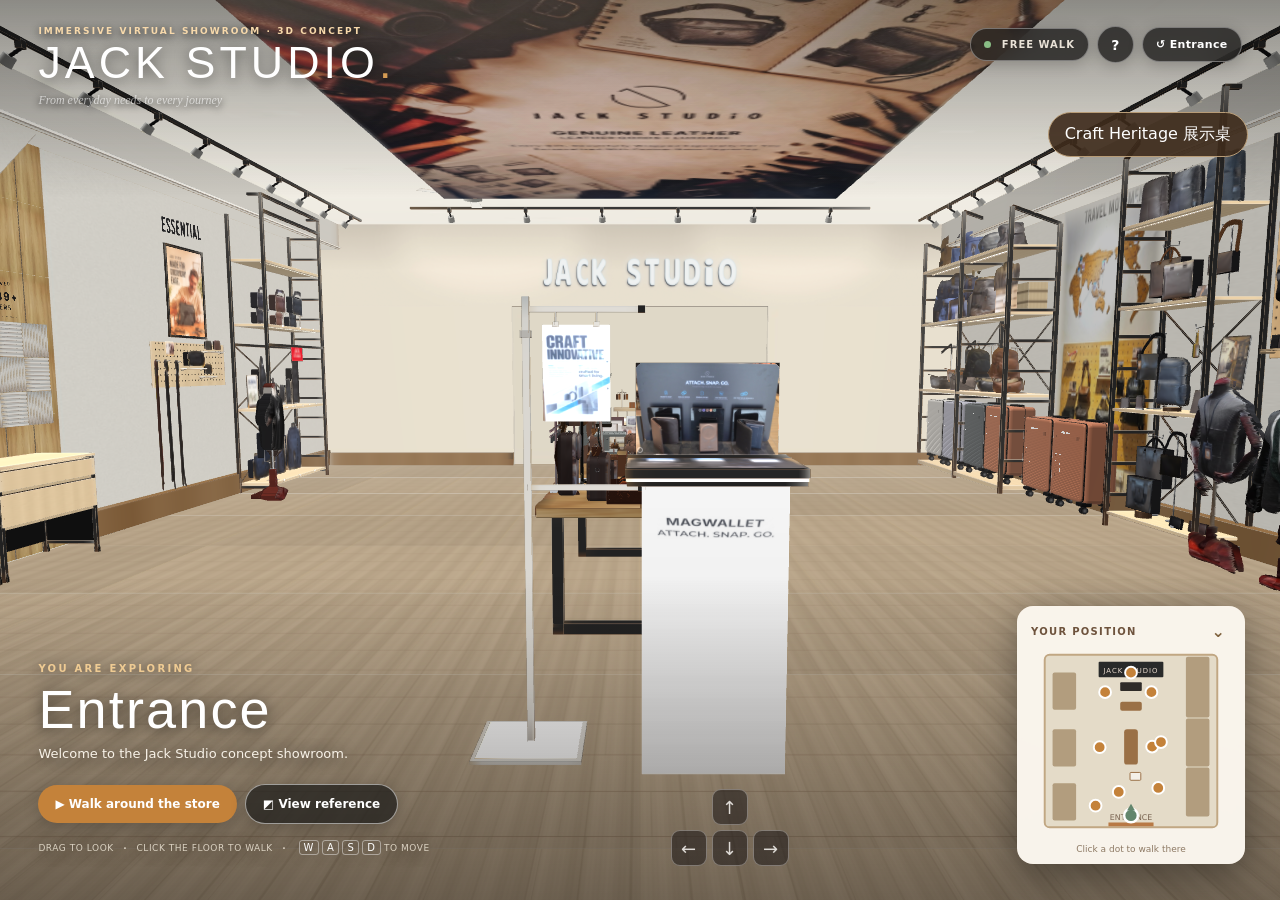
==== commit 88397a94: "PROFESSIONAL ladder shelf: all levels rebuilt from the frontal store photo Every product placed and " ====
--- a/JackStudio_Matterport_Concept_V5/index.html
+++ b/JackStudio_Matterport_Concept_V5/index.html
@@ -73,7 +73,7 @@
 <script src="assets/gift-data.js?v=202610311407"></script>
 <script src="assets/heritage-data.js?v=202611021700"></script>
 <script src="assets/urban-data.js?v=202610311407"></script>
-<script src="assets/pro-data.js?v=202610312030"></script>
-<script src="app.js?v=202611021700"></script>
+<script src="assets/pro-data.js?v=202611021800"></script>
+<script src="app.js?v=202611021800"></script>
 </body>
 </html>
